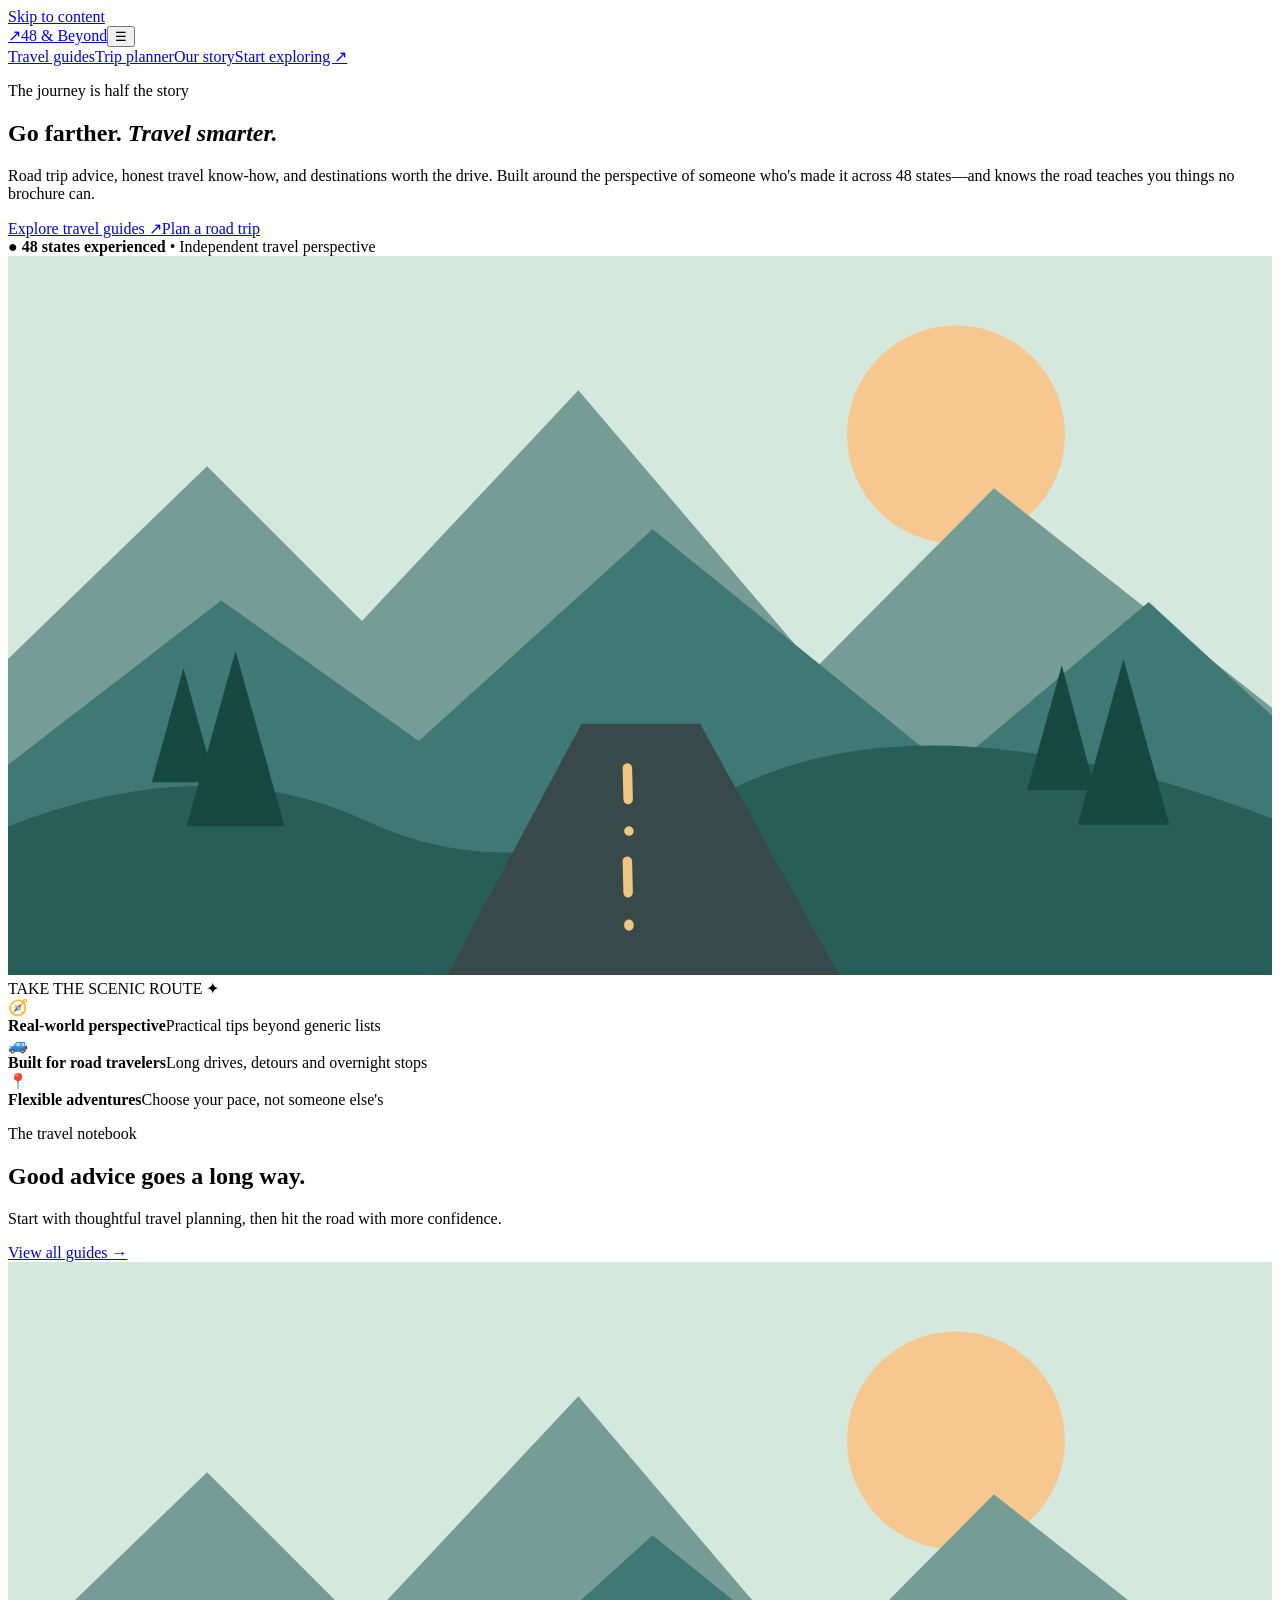
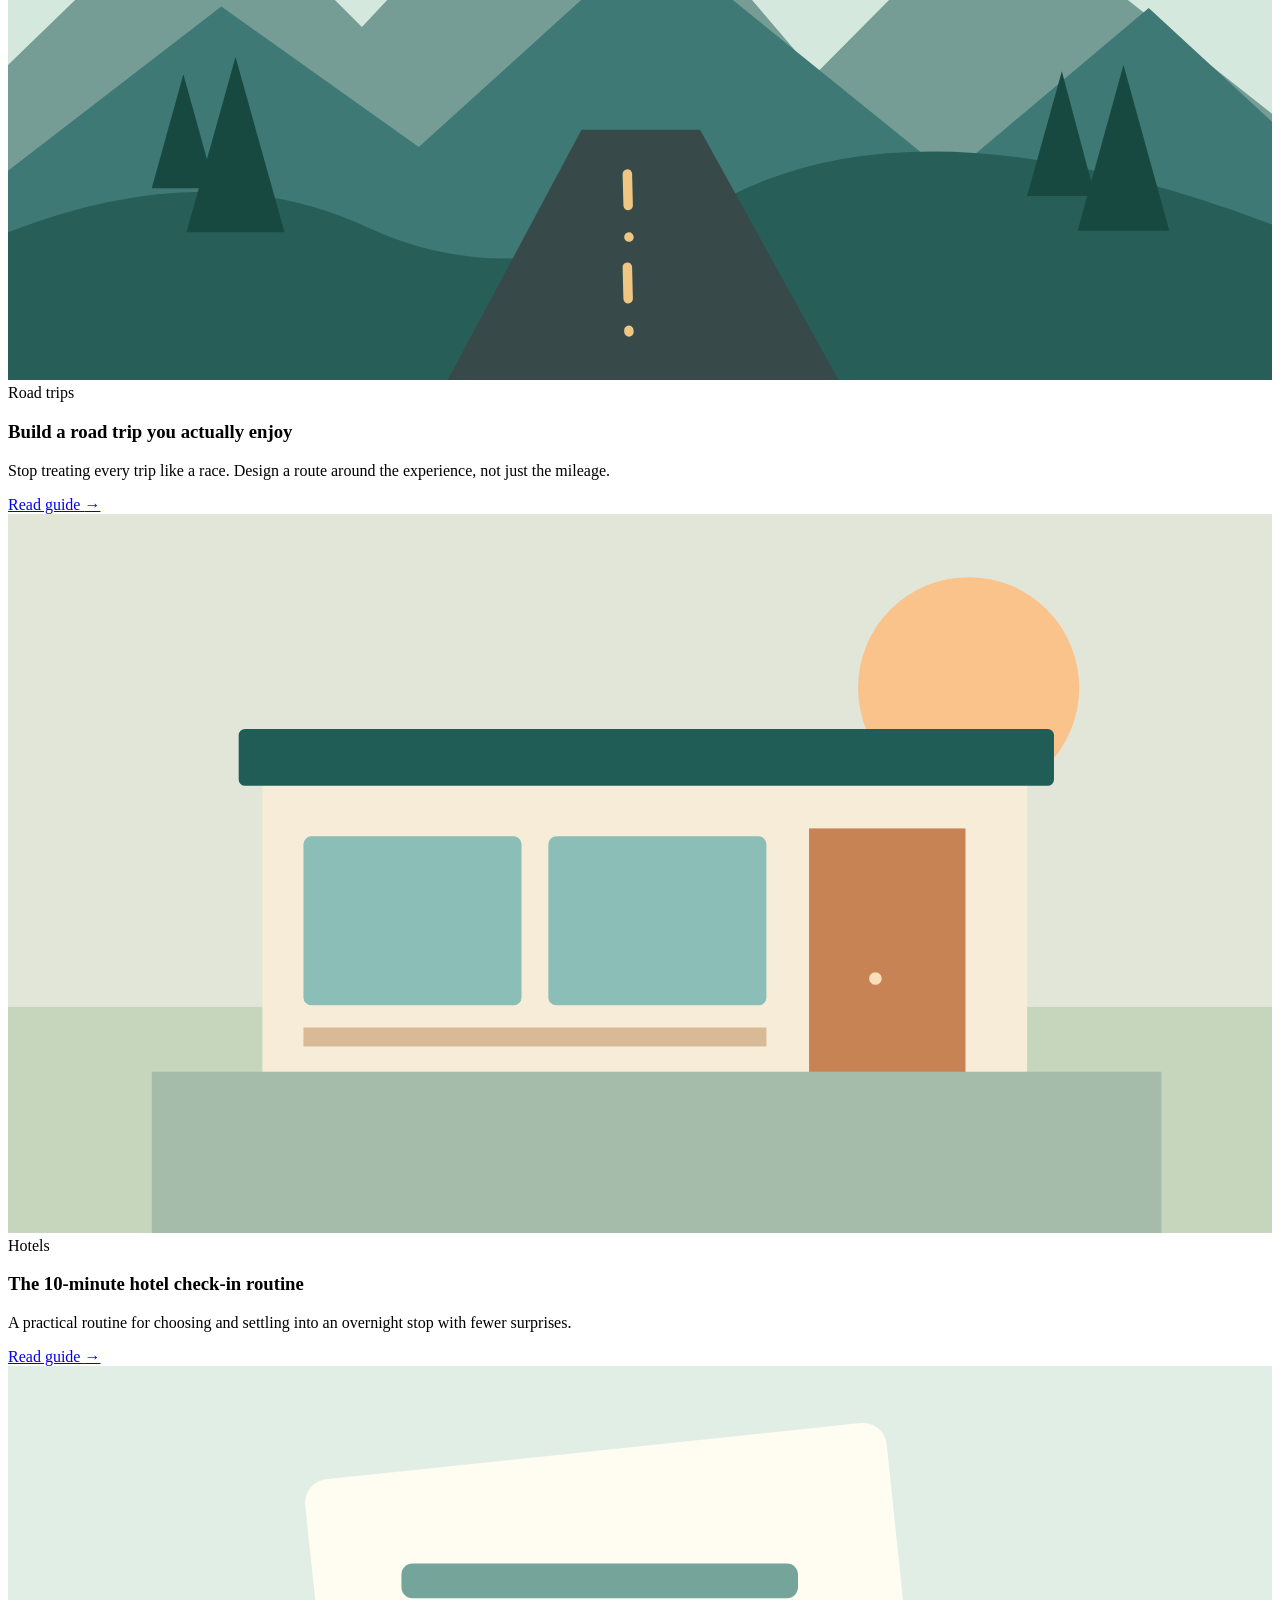
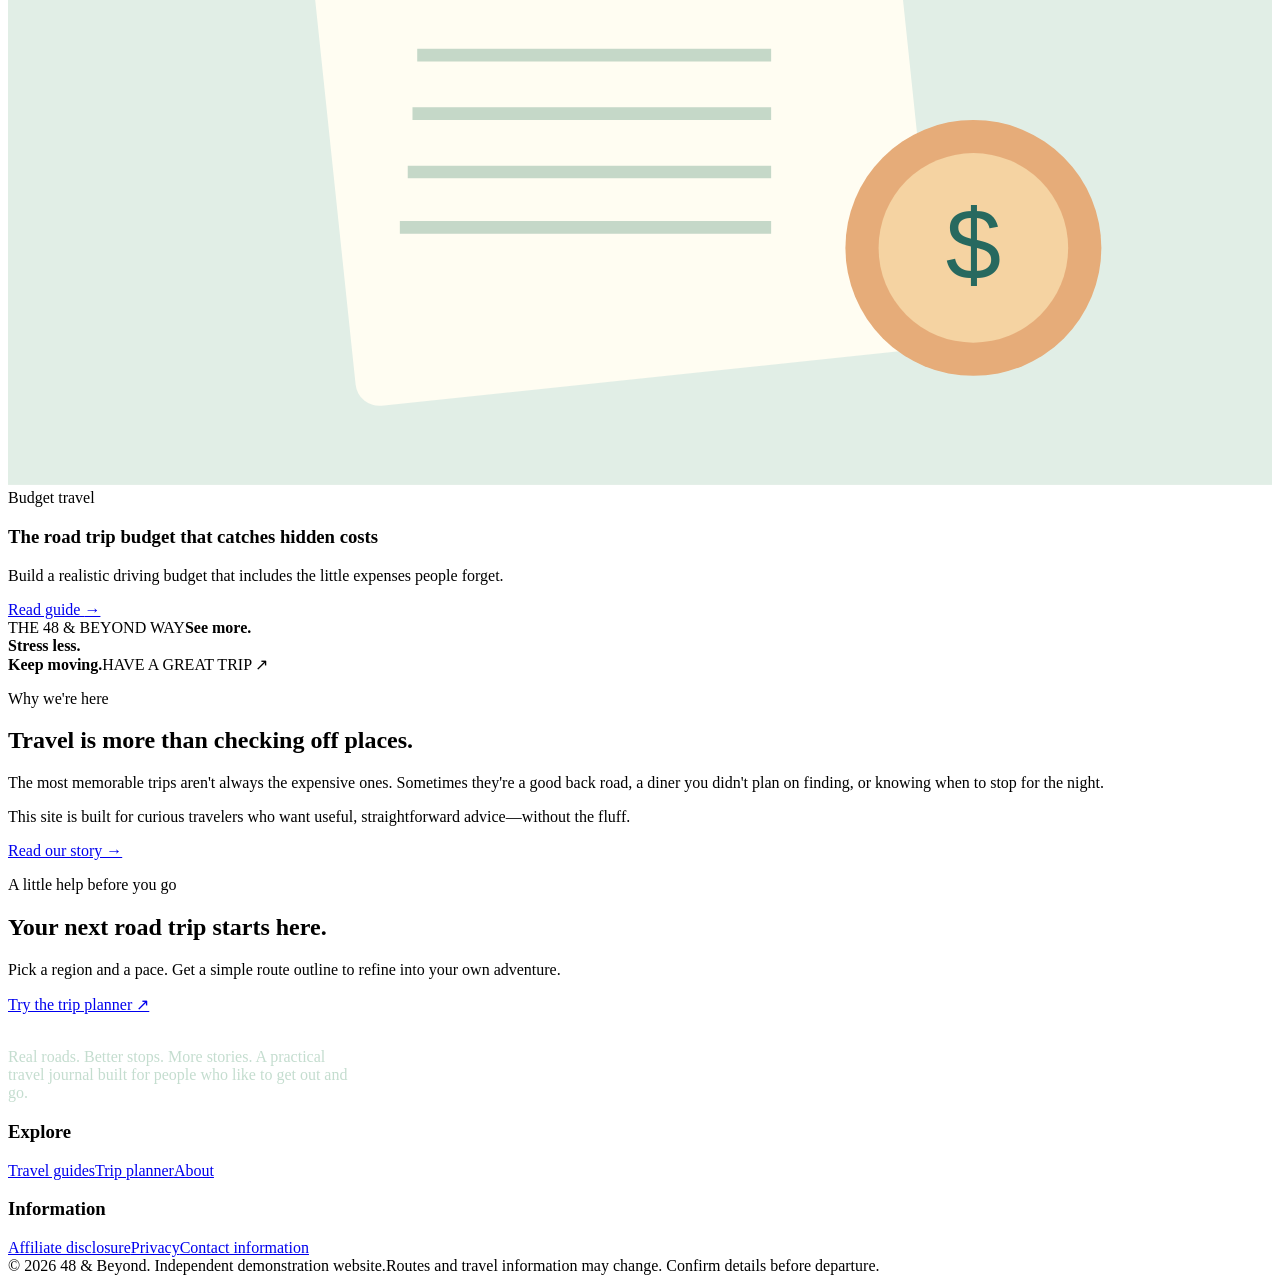
==== index.html @ aa9853e2 "Add files via upload" ====
<!doctype html><html lang="en"><head><meta charset="utf-8"><meta name="viewport" content="width=device-width,initial-scale=1"><meta name="theme-color" content="#164942"><title>Travel guides and better road trips | 48 &amp; Beyond</title><meta name="description" content="Independent road trip tips, travel planning tools, and useful advice for exploring America."><link rel="icon" href="assets/favicon.svg" type="image/svg+xml"><link rel="stylesheet" href="assets/style.css"></head><body><a class="skip-link" href="#main">Skip to content</a><header class="site-header"><div class="container nav-inner"><a class="brand" href="index.html"><span class="brand-mark" aria-hidden="true">↗</span>48 <span>&amp; Beyond</span></a><button class="nav-toggle" aria-label="Toggle navigation" aria-expanded="false" aria-controls="nav-menu">☰</button><nav class="nav-links" id="nav-menu" aria-label="Main navigation"><a href="guides.html" >Travel guides</a><a href="planner.html" >Trip planner</a><a href="about.html" >Our story</a><a class="nav-cta" href="guides.html">Start exploring ↗</a></nav></div></header><main id="main"><section class="hero"><div class="container hero-grid"><div><p class="eyebrow light">The journey is half the story</p><h1>Go farther. <em>Travel smarter.</em></h1><p class="hero-copy">Road trip advice, honest travel know-how, and destinations worth the drive. Built around the perspective of someone who's made it across 48 states—and knows the road teaches you things no brochure can.</p><div class="actions"><a class="btn" href="guides.html">Explore travel guides <span aria-hidden="true">↗</span></a><a class="btn btn-ghost" href="planner.html">Plan a road trip</a></div><div class="microproof"><span aria-hidden="true">●</span> <strong>48 states experienced</strong> <span>•</span> Independent travel perspective</div></div><div style="position:relative"> <div class="hero-art"><svg viewBox="0 0 800 455" xmlns="http://www.w3.org/2000/svg" role="img" aria-label="Illustrated scenic highway through mountains at sunset"><rect width="800" height="455" fill="#d4e8de"/><circle cx="600" cy="113" r="69" fill="#f6c890"/><path d="M0 255L126 133L224 231L361 85L511 261L624 147L800 286V455H0Z" fill="#759c95"/><path d="M0 322L135 218L260 307L408 173L596 325L722 219L800 291V455H0Z" fill="#3e7975"/><path d="M0 361Q127 311 228 358T455 339T800 356V455H0Z" fill="#275e58"/><path d="M278 455L363 296H438L526 455Z" fill="#38494a"/><path d="M392 324L393 364M392 383L393 424" stroke="#efc782" stroke-width="6" stroke-linecap="round" stroke-dasharray="20 20"/><g fill="#174941"><path d="M91 333L111 261L131 333Z"/><path d="M113 361L144 250L175 361Z"/><path d="M645 338L667 259L688 338Z"/><path d="M677 360L706 255L735 360Z"/></g></svg></div><div class="hero-sticker">TAKE THE SCENIC ROUTE ✦</div></div></div></section><section class="stats"><div class="container stats-grid"><div class="stat"><span class="stat-icon" aria-hidden="true">🧭</span><div><b>Real-world perspective</b><span>Practical tips beyond generic lists</span></div></div><div class="stat"><span class="stat-icon" aria-hidden="true">🚙</span><div><b>Built for road travelers</b><span>Long drives, detours and overnight stops</span></div></div><div class="stat"><span class="stat-icon" aria-hidden="true">📍</span><div><b>Flexible adventures</b><span>Choose your pace, not someone else's</span></div></div></div></section><section class="section"><div class="container"><div class="section-head"><div><p class="eyebrow">The travel notebook</p><h2>Good advice goes a long way.</h2><p class="intro">Start with thoughtful travel planning, then hit the road with more confidence.</p></div><a class="plain-link" href="guides.html">View all guides →</a></div><div class="card-grid"><article class="card" data-category="road-trips"><div class="card-art"><svg viewBox="0 0 800 455" xmlns="http://www.w3.org/2000/svg" role="img" aria-label="Illustrated scenic highway through mountains at sunset"><rect width="800" height="455" fill="#d4e8de"/><circle cx="600" cy="113" r="69" fill="#f6c890"/><path d="M0 255L126 133L224 231L361 85L511 261L624 147L800 286V455H0Z" fill="#759c95"/><path d="M0 322L135 218L260 307L408 173L596 325L722 219L800 291V455H0Z" fill="#3e7975"/><path d="M0 361Q127 311 228 358T455 339T800 356V455H0Z" fill="#275e58"/><path d="M278 455L363 296H438L526 455Z" fill="#38494a"/><path d="M392 324L393 364M392 383L393 424" stroke="#efc782" stroke-width="6" stroke-linecap="round" stroke-dasharray="20 20"/><g fill="#174941"><path d="M91 333L111 261L131 333Z"/><path d="M113 361L144 250L175 361Z"/><path d="M645 338L667 259L688 338Z"/><path d="M677 360L706 255L735 360Z"/></g></svg><span class="art-label">Road trips</span></div><div class="card-body"><h3>Build a road trip you actually enjoy</h3><p>Stop treating every trip like a race. Design a route around the experience, not just the mileage.</p><a href="guides/road-trip-route.html">Read guide <span aria-hidden="true">→</span></a></div></article><article class="card" data-category="hotels"><div class="card-art"><svg viewBox="0 0 800 455" xmlns="http://www.w3.org/2000/svg" role="img" aria-label="Illustrated roadside motel"><rect width="800" height="455" fill="#e2e6d9"/><rect y="312" width="800" height="143" fill="#c5d6bd"/><circle cx="608" cy="110" r="70" fill="#f9c38b"/><rect x="161" y="154" width="484" height="232" rx="8" fill="#f7ecd7"/><rect x="146" y="136" width="516" height="36" rx="4" fill="#205d57"/><rect x="187" y="204" width="138" height="107" rx="5" fill="#8abeb6"/><rect x="342" y="204" width="138" height="107" rx="5" fill="#8abeb6"/><rect x="507" y="199" width="99" height="187" fill="#c78353"/><rect x="545" y="290" width="8" height="8" rx="4" fill="#f8dfb9"/><rect x="187" y="325" width="293" height="12" fill="#d8bb96"/><rect x="91" y="353" width="639" height="103" fill="#a4bca9"/></svg><span class="art-label">Hotels</span></div><div class="card-body"><h3>The 10-minute hotel check-in routine</h3><p>A practical routine for choosing and settling into an overnight stop with fewer surprises.</p><a href="guides/hotel-checklist.html">Read guide <span aria-hidden="true">→</span></a></div></article><article class="card" data-category="budget-travel"><div class="card-art"><svg viewBox="0 0 800 455" xmlns="http://www.w3.org/2000/svg" role="img" aria-label="Illustrated road trip budget notebook"><rect width="800" height="455" fill="#e1eee6"/><rect x="203" y="53" width="370" height="335" rx="15" fill="#fffdf2" transform="rotate(-6 388 220)"/><rect x="249" y="125" width="251" height="22" rx="7" fill="#75a59a"/><path d="M259 183H483M256 220H483M253 257H483M248 292H483" stroke="#c5d8c8" stroke-width="8"/><circle cx="611" cy="305" r="81" fill="#e6ac79"/><circle cx="611" cy="305" r="60" fill="#f5d3a2"/><text x="611" y="325" text-anchor="middle" font-family="Arial" font-size="63" fill="#27695f">$</text></svg><span class="art-label">Budget travel</span></div><div class="card-body"><h3>The road trip budget that catches hidden costs</h3><p>Build a realistic driving budget that includes the little expenses people forget.</p><a href="guides/road-trip-budget.html">Read guide <span aria-hidden="true">→</span></a></div></article></div></div></section><section class="section" style="padding-top:0"><div class="container split"><div class="feature-graphic"><span>THE 48 &amp; BEYOND WAY</span><strong>See more.<br>Stress less.<br>Keep moving.</strong><span>HAVE A GREAT TRIP ↗</span></div><div><p class="eyebrow">Why we're here</p><h2>Travel is more than checking off places.</h2><p class="intro">The most memorable trips aren't always the expensive ones. Sometimes they're a good back road, a diner you didn't plan on finding, or knowing when to stop for the night.</p><p class="intro">This site is built for curious travelers who want useful, straightforward advice—without the fluff.</p><a href="about.html" class="plain-link">Read our story →</a></div></div></section><section class="section" style="padding-top:0"><div class="container"><div class="planner-strip"><div><p class="eyebrow light">A little help before you go</p><h2>Your next road trip starts here.</h2><p>Pick a region and a pace. Get a simple route outline to refine into your own adventure.</p></div><a class="btn" href="planner.html">Try the trip planner ↗</a></div></div></section></main><footer><div class="container"><div class="footer-main"><div><a class="brand" style="color:#fff" href="index.html"><span class="brand-mark" aria-hidden="true">↗</span>48 &amp; Beyond</a><p style="color:#c4ddcf;max-width:340px;margin-top:15px">Real roads. Better stops. More stories. A practical travel journal built for people who like to get out and go.</p></div><div><h3>Explore</h3><a href="guides.html">Travel guides</a><a href="planner.html">Trip planner</a><a href="about.html">About</a></div><div><h3>Information</h3><a href="disclosure.html">Affiliate disclosure</a><a href="privacy.html">Privacy</a><a href="about.html">Contact information</a></div></div><div class="footer-bottom"><span>© <span id="year">2026</span> 48 &amp; Beyond. Independent demonstration website.</span><span>Routes and travel information may change. Confirm details before departure.</span></div></div></footer><script src="assets/script.js" defer></script></body></html>
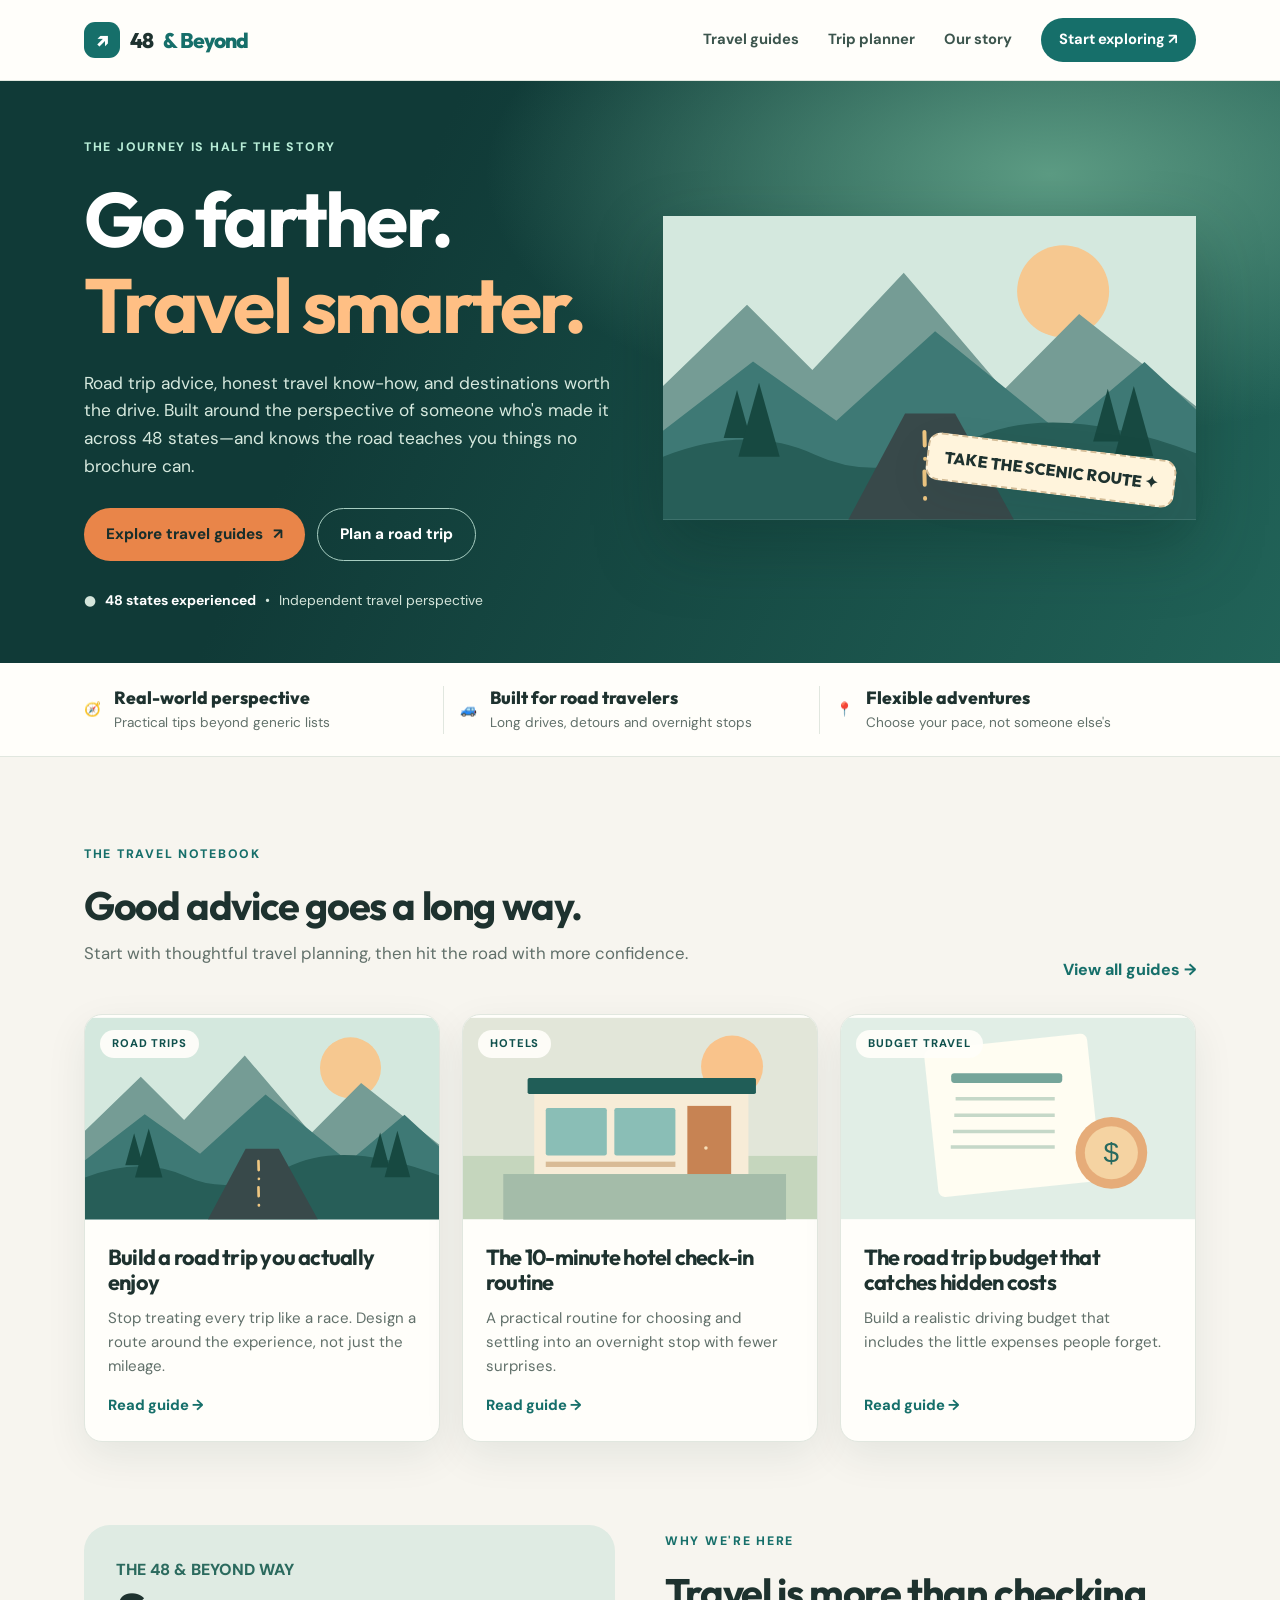
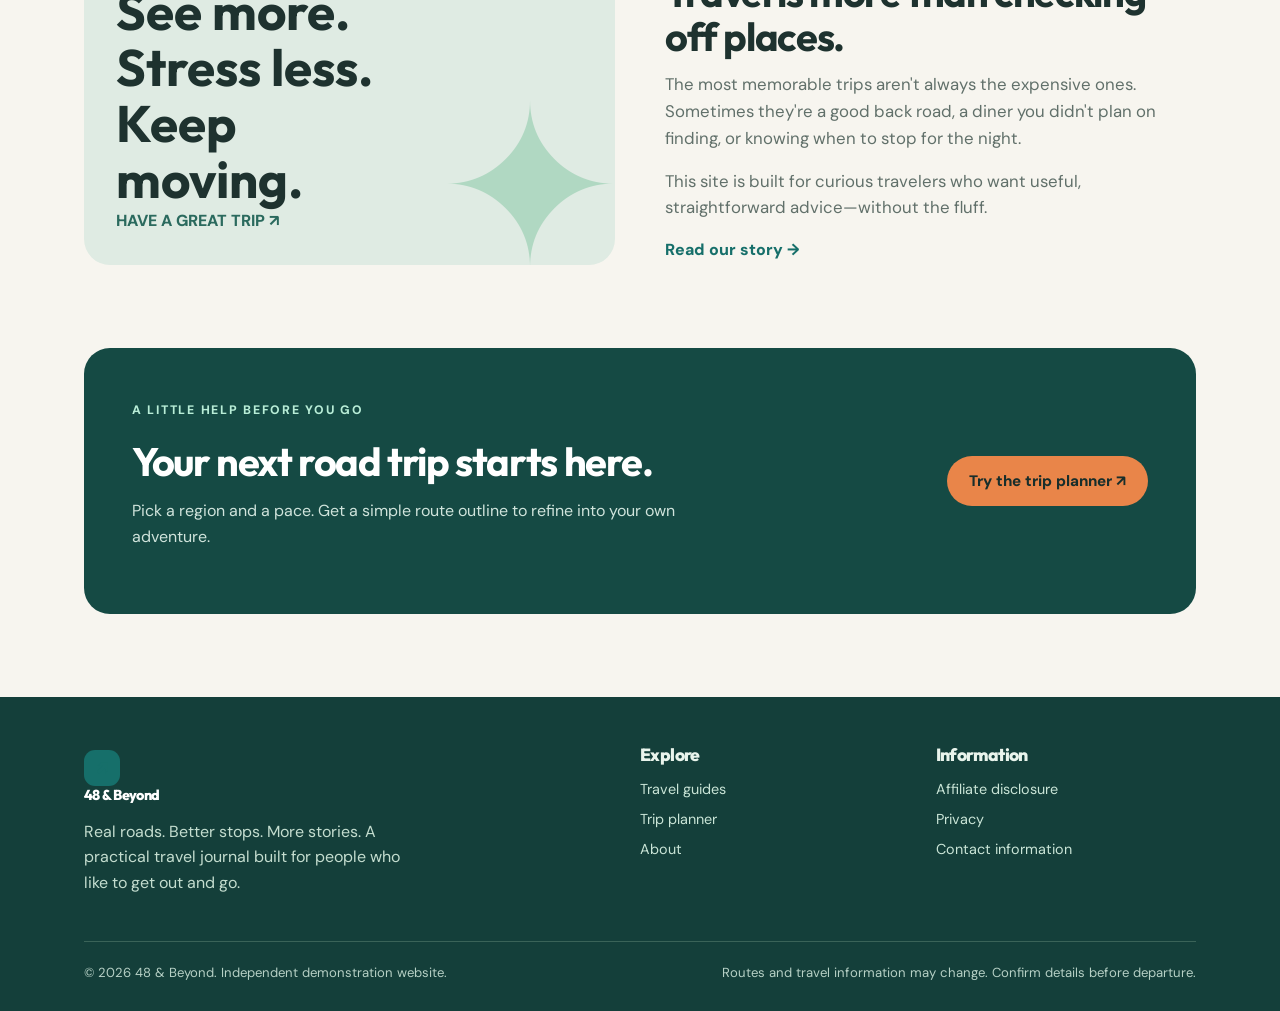
==== commit 8fbd59b3: "Integrate Google Analytics into index.html Added Google Analytics tracking script to the header." ====
--- a/index.html
+++ b/index.html
@@ -1 +1,10 @@
-<!doctype html><html lang="en"><head><meta charset="utf-8"><meta name="viewport" content="width=device-width,initial-scale=1"><meta name="theme-color" content="#164942"><title>Travel guides and better road trips | 48 &amp; Beyond</title><meta name="description" content="Independent road trip tips, travel planning tools, and useful advice for exploring America."><link rel="icon" href="assets/favicon.svg" type="image/svg+xml"><link rel="stylesheet" href="assets/style.css"></head><body><a class="skip-link" href="#main">Skip to content</a><header class="site-header"><div class="container nav-inner"><a class="brand" href="index.html"><span class="brand-mark" aria-hidden="true">↗</span>48 <span>&amp; Beyond</span></a><button class="nav-toggle" aria-label="Toggle navigation" aria-expanded="false" aria-controls="nav-menu">☰</button><nav class="nav-links" id="nav-menu" aria-label="Main navigation"><a href="guides.html" >Travel guides</a><a href="planner.html" >Trip planner</a><a href="about.html" >Our story</a><a class="nav-cta" href="guides.html">Start exploring ↗</a></nav></div></header><main id="main"><section class="hero"><div class="container hero-grid"><div><p class="eyebrow light">The journey is half the story</p><h1>Go farther. <em>Travel smarter.</em></h1><p class="hero-copy">Road trip advice, honest travel know-how, and destinations worth the drive. Built around the perspective of someone who's made it across 48 states—and knows the road teaches you things no brochure can.</p><div class="actions"><a class="btn" href="guides.html">Explore travel guides <span aria-hidden="true">↗</span></a><a class="btn btn-ghost" href="planner.html">Plan a road trip</a></div><div class="microproof"><span aria-hidden="true">●</span> <strong>48 states experienced</strong> <span>•</span> Independent travel perspective</div></div><div style="position:relative"> <div class="hero-art"><svg viewBox="0 0 800 455" xmlns="http://www.w3.org/2000/svg" role="img" aria-label="Illustrated scenic highway through mountains at sunset"><rect width="800" height="455" fill="#d4e8de"/><circle cx="600" cy="113" r="69" fill="#f6c890"/><path d="M0 255L126 133L224 231L361 85L511 261L624 147L800 286V455H0Z" fill="#759c95"/><path d="M0 322L135 218L260 307L408 173L596 325L722 219L800 291V455H0Z" fill="#3e7975"/><path d="M0 361Q127 311 228 358T455 339T800 356V455H0Z" fill="#275e58"/><path d="M278 455L363 296H438L526 455Z" fill="#38494a"/><path d="M392 324L393 364M392 383L393 424" stroke="#efc782" stroke-width="6" stroke-linecap="round" stroke-dasharray="20 20"/><g fill="#174941"><path d="M91 333L111 261L131 333Z"/><path d="M113 361L144 250L175 361Z"/><path d="M645 338L667 259L688 338Z"/><path d="M677 360L706 255L735 360Z"/></g></svg></div><div class="hero-sticker">TAKE THE SCENIC ROUTE ✦</div></div></div></section><section class="stats"><div class="container stats-grid"><div class="stat"><span class="stat-icon" aria-hidden="true">🧭</span><div><b>Real-world perspective</b><span>Practical tips beyond generic lists</span></div></div><div class="stat"><span class="stat-icon" aria-hidden="true">🚙</span><div><b>Built for road travelers</b><span>Long drives, detours and overnight stops</span></div></div><div class="stat"><span class="stat-icon" aria-hidden="true">📍</span><div><b>Flexible adventures</b><span>Choose your pace, not someone else's</span></div></div></div></section><section class="section"><div class="container"><div class="section-head"><div><p class="eyebrow">The travel notebook</p><h2>Good advice goes a long way.</h2><p class="intro">Start with thoughtful travel planning, then hit the road with more confidence.</p></div><a class="plain-link" href="guides.html">View all guides →</a></div><div class="card-grid"><article class="card" data-category="road-trips"><div class="card-art"><svg viewBox="0 0 800 455" xmlns="http://www.w3.org/2000/svg" role="img" aria-label="Illustrated scenic highway through mountains at sunset"><rect width="800" height="455" fill="#d4e8de"/><circle cx="600" cy="113" r="69" fill="#f6c890"/><path d="M0 255L126 133L224 231L361 85L511 261L624 147L800 286V455H0Z" fill="#759c95"/><path d="M0 322L135 218L260 307L408 173L596 325L722 219L800 291V455H0Z" fill="#3e7975"/><path d="M0 361Q127 311 228 358T455 339T800 356V455H0Z" fill="#275e58"/><path d="M278 455L363 296H438L526 455Z" fill="#38494a"/><path d="M392 324L393 364M392 383L393 424" stroke="#efc782" stroke-width="6" stroke-linecap="round" stroke-dasharray="20 20"/><g fill="#174941"><path d="M91 333L111 261L131 333Z"/><path d="M113 361L144 250L175 361Z"/><path d="M645 338L667 259L688 338Z"/><path d="M677 360L706 255L735 360Z"/></g></svg><span class="art-label">Road trips</span></div><div class="card-body"><h3>Build a road trip you actually enjoy</h3><p>Stop treating every trip like a race. Design a route around the experience, not just the mileage.</p><a href="guides/road-trip-route.html">Read guide <span aria-hidden="true">→</span></a></div></article><article class="card" data-category="hotels"><div class="card-art"><svg viewBox="0 0 800 455" xmlns="http://www.w3.org/2000/svg" role="img" aria-label="Illustrated roadside motel"><rect width="800" height="455" fill="#e2e6d9"/><rect y="312" width="800" height="143" fill="#c5d6bd"/><circle cx="608" cy="110" r="70" fill="#f9c38b"/><rect x="161" y="154" width="484" height="232" rx="8" fill="#f7ecd7"/><rect x="146" y="136" width="516" height="36" rx="4" fill="#205d57"/><rect x="187" y="204" width="138" height="107" rx="5" fill="#8abeb6"/><rect x="342" y="204" width="138" height="107" rx="5" fill="#8abeb6"/><rect x="507" y="199" width="99" height="187" fill="#c78353"/><rect x="545" y="290" width="8" height="8" rx="4" fill="#f8dfb9"/><rect x="187" y="325" width="293" height="12" fill="#d8bb96"/><rect x="91" y="353" width="639" height="103" fill="#a4bca9"/></svg><span class="art-label">Hotels</span></div><div class="card-body"><h3>The 10-minute hotel check-in routine</h3><p>A practical routine for choosing and settling into an overnight stop with fewer surprises.</p><a href="guides/hotel-checklist.html">Read guide <span aria-hidden="true">→</span></a></div></article><article class="card" data-category="budget-travel"><div class="card-art"><svg viewBox="0 0 800 455" xmlns="http://www.w3.org/2000/svg" role="img" aria-label="Illustrated road trip budget notebook"><rect width="800" height="455" fill="#e1eee6"/><rect x="203" y="53" width="370" height="335" rx="15" fill="#fffdf2" transform="rotate(-6 388 220)"/><rect x="249" y="125" width="251" height="22" rx="7" fill="#75a59a"/><path d="M259 183H483M256 220H483M253 257H483M248 292H483" stroke="#c5d8c8" stroke-width="8"/><circle cx="611" cy="305" r="81" fill="#e6ac79"/><circle cx="611" cy="305" r="60" fill="#f5d3a2"/><text x="611" y="325" text-anchor="middle" font-family="Arial" font-size="63" fill="#27695f">$</text></svg><span class="art-label">Budget travel</span></div><div class="card-body"><h3>The road trip budget that catches hidden costs</h3><p>Build a realistic driving budget that includes the little expenses people forget.</p><a href="guides/road-trip-budget.html">Read guide <span aria-hidden="true">→</span></a></div></article></div></div></section><section class="section" style="padding-top:0"><div class="container split"><div class="feature-graphic"><span>THE 48 &amp; BEYOND WAY</span><strong>See more.<br>Stress less.<br>Keep moving.</strong><span>HAVE A GREAT TRIP ↗</span></div><div><p class="eyebrow">Why we're here</p><h2>Travel is more than checking off places.</h2><p class="intro">The most memorable trips aren't always the expensive ones. Sometimes they're a good back road, a diner you didn't plan on finding, or knowing when to stop for the night.</p><p class="intro">This site is built for curious travelers who want useful, straightforward advice—without the fluff.</p><a href="about.html" class="plain-link">Read our story →</a></div></div></section><section class="section" style="padding-top:0"><div class="container"><div class="planner-strip"><div><p class="eyebrow light">A little help before you go</p><h2>Your next road trip starts here.</h2><p>Pick a region and a pace. Get a simple route outline to refine into your own adventure.</p></div><a class="btn" href="planner.html">Try the trip planner ↗</a></div></div></section></main><footer><div class="container"><div class="footer-main"><div><a class="brand" style="color:#fff" href="index.html"><span class="brand-mark" aria-hidden="true">↗</span>48 &amp; Beyond</a><p style="color:#c4ddcf;max-width:340px;margin-top:15px">Real roads. Better stops. More stories. A practical travel journal built for people who like to get out and go.</p></div><div><h3>Explore</h3><a href="guides.html">Travel guides</a><a href="planner.html">Trip planner</a><a href="about.html">About</a></div><div><h3>Information</h3><a href="disclosure.html">Affiliate disclosure</a><a href="privacy.html">Privacy</a><a href="about.html">Contact information</a></div></div><div class="footer-bottom"><span>© <span id="year">2026</span> 48 &amp; Beyond. Independent demonstration website.</span><span>Routes and travel information may change. Confirm details before departure.</span></div></div></footer><script src="assets/script.js" defer></script></body></html>+<!doctype html><html lang="en"><head>
+<!-- Google Analytics -->
+<script async src="https://www.googletagmanager.com/gtag/js?id=G-SL8B9PZDFK"></script>
+<script>
+  window.dataLayer = window.dataLayer || [];
+  function gtag(){dataLayer.push(arguments);}
+  gtag('js', new Date());
+  gtag('config', 'G-SL8B9PZDFK');
+</script>
+<meta charset="utf-8"><meta name="viewport" content="width=device-width,initial-scale=1"><meta name="theme-color" content="#164942"><title>Travel guides and better road trips | 48 &amp; Beyond</title><meta name="description" content="Independent road trip tips, travel planning tools, and useful advice for exploring America."><link rel="icon" href="assets/favicon.svg" type="image/svg+xml"><link rel="stylesheet" href="assets/style.css"></head><body><a class="skip-link" href="#main">Skip to content</a><header class="site-header"><div class="container nav-inner"><a class="brand" href="index.html"><span class="brand-mark" aria-hidden="true">↗</span>48 <span>&amp; Beyond</span></a><button class="nav-toggle" aria-label="Toggle navigation" aria-expanded="false" aria-controls="nav-menu">☰</button><nav class="nav-links" id="nav-menu" aria-label="Main navigation"><a href="guides.html" >Travel guides</a><a href="planner.html" >Trip planner</a><a href="about.html" >Our story</a><a class="nav-cta" href="guides.html">Start exploring ↗</a></nav></div></header><main id="main"><section class="hero"><div class="container hero-grid"><div><p class="eyebrow light">The journey is half the story</p><h1>Go farther. <em>Travel smarter.</em></h1><p class="hero-copy">Road trip advice, honest travel know-how, and destinations worth the drive. Built around the perspective of someone who's made it across 48 states—and knows the road teaches you things no brochure can.</p><div class="actions"><a class="btn" href="guides.html">Explore travel guides <span aria-hidden="true">↗</span></a><a class="btn btn-ghost" href="planner.html">Plan a road trip</a></div><div class="microproof"><span aria-hidden="true">●</span> <strong>48 states experienced</strong> <span>•</span> Independent travel perspective</div></div><div style="position:relative"> <div class="hero-art"><svg viewBox="0 0 800 455" xmlns="http://www.w3.org/2000/svg" role="img" aria-label="Illustrated scenic highway through mountains at sunset"><rect width="800" height="455" fill="#d4e8de"/><circle cx="600" cy="113" r="69" fill="#f6c890"/><path d="M0 255L126 133L224 231L361 85L511 261L624 147L800 286V455H0Z" fill="#759c95"/><path d="M0 322L135 218L260 307L408 173L596 325L722 219L800 291V455H0Z" fill="#3e7975"/><path d="M0 361Q127 311 228 358T455 339T800 356V455H0Z" fill="#275e58"/><path d="M278 455L363 296H438L526 455Z" fill="#38494a"/><path d="M392 324L393 364M392 383L393 424" stroke="#efc782" stroke-width="6" stroke-linecap="round" stroke-dasharray="20 20"/><g fill="#174941"><path d="M91 333L111 261L131 333Z"/><path d="M113 361L144 250L175 361Z"/><path d="M645 338L667 259L688 338Z"/><path d="M677 360L706 255L735 360Z"/></g></svg></div><div class="hero-sticker">TAKE THE SCENIC ROUTE ✦</div></div></div></section><section class="stats"><div class="container stats-grid"><div class="stat"><span class="stat-icon" aria-hidden="true">🧭</span><div><b>Real-world perspective</b><span>Practical tips beyond generic lists</span></div></div><div class="stat"><span class="stat-icon" aria-hidden="true">🚙</span><div><b>Built for road travelers</b><span>Long drives, detours and overnight stops</span></div></div><div class="stat"><span class="stat-icon" aria-hidden="true">📍</span><div><b>Flexible adventures</b><span>Choose your pace, not someone else's</span></div></div></div></section><section class="section"><div class="container"><div class="section-head"><div><p class="eyebrow">The travel notebook</p><h2>Good advice goes a long way.</h2><p class="intro">Start with thoughtful travel planning, then hit the road with more confidence.</p></div><a class="plain-link" href="guides.html">View all guides →</a></div><div class="card-grid"><article class="card" data-category="road-trips"><div class="card-art"><svg viewBox="0 0 800 455" xmlns="http://www.w3.org/2000/svg" role="img" aria-label="Illustrated scenic highway through mountains at sunset"><rect width="800" height="455" fill="#d4e8de"/><circle cx="600" cy="113" r="69" fill="#f6c890"/><path d="M0 255L126 133L224 231L361 85L511 261L624 147L800 286V455H0Z" fill="#759c95"/><path d="M0 322L135 218L260 307L408 173L596 325L722 219L800 291V455H0Z" fill="#3e7975"/><path d="M0 361Q127 311 228 358T455 339T800 356V455H0Z" fill="#275e58"/><path d="M278 455L363 296H438L526 455Z" fill="#38494a"/><path d="M392 324L393 364M392 383L393 424" stroke="#efc782" stroke-width="6" stroke-linecap="round" stroke-dasharray="20 20"/><g fill="#174941"><path d="M91 333L111 261L131 333Z"/><path d="M113 361L144 250L175 361Z"/><path d="M645 338L667 259L688 338Z"/><path d="M677 360L706 255L735 360Z"/></g></svg><span class="art-label">Road trips</span></div><div class="card-body"><h3>Build a road trip you actually enjoy</h3><p>Stop treating every trip like a race. Design a route around the experience, not just the mileage.</p><a href="guides/road-trip-route.html">Read guide <span aria-hidden="true">→</span></a></div></article><article class="card" data-category="hotels"><div class="card-art"><svg viewBox="0 0 800 455" xmlns="http://www.w3.org/2000/svg" role="img" aria-label="Illustrated roadside motel"><rect width="800" height="455" fill="#e2e6d9"/><rect y="312" width="800" height="143" fill="#c5d6bd"/><circle cx="608" cy="110" r="70" fill="#f9c38b"/><rect x="161" y="154" width="484" height="232" rx="8" fill="#f7ecd7"/><rect x="146" y="136" width="516" height="36" rx="4" fill="#205d57"/><rect x="187" y="204" width="138" height="107" rx="5" fill="#8abeb6"/><rect x="342" y="204" width="138" height="107" rx="5" fill="#8abeb6"/><rect x="507" y="199" width="99" height="187" fill="#c78353"/><rect x="545" y="290" width="8" height="8" rx="4" fill="#f8dfb9"/><rect x="187" y="325" width="293" height="12" fill="#d8bb96"/><rect x="91" y="353" width="639" height="103" fill="#a4bca9"/></svg><span class="art-label">Hotels</span></div><div class="card-body"><h3>The 10-minute hotel check-in routine</h3><p>A practical routine for choosing and settling into an overnight stop with fewer surprises.</p><a href="guides/hotel-checklist.html">Read guide <span aria-hidden="true">→</span></a></div></article><article class="card" data-category="budget-travel"><div class="card-art"><svg viewBox="0 0 800 455" xmlns="http://www.w3.org/2000/svg" role="img" aria-label="Illustrated road trip budget notebook"><rect width="800" height="455" fill="#e1eee6"/><rect x="203" y="53" width="370" height="335" rx="15" fill="#fffdf2" transform="rotate(-6 388 220)"/><rect x="249" y="125" width="251" height="22" rx="7" fill="#75a59a"/><path d="M259 183H483M256 220H483M253 257H483M248 292H483" stroke="#c5d8c8" stroke-width="8"/><circle cx="611" cy="305" r="81" fill="#e6ac79"/><circle cx="611" cy="305" r="60" fill="#f5d3a2"/><text x="611" y="325" text-anchor="middle" font-family="Arial" font-size="63" fill="#27695f">$</text></svg><span class="art-label">Budget travel</span></div><div class="card-body"><h3>The road trip budget that catches hidden costs</h3><p>Build a realistic driving budget that includes the little expenses people forget.</p><a href="guides/road-trip-budget.html">Read guide <span aria-hidden="true">→</span></a></div></article></div></div></section><section class="section" style="padding-top:0"><div class="container split"><div class="feature-graphic"><span>THE 48 &amp; BEYOND WAY</span><strong>See more.<br>Stress less.<br>Keep moving.</strong><span>HAVE A GREAT TRIP ↗</span></div><div><p class="eyebrow">Why we're here</p><h2>Travel is more than checking off places.</h2><p class="intro">The most memorable trips aren't always the expensive ones. Sometimes they're a good back road, a diner you didn't plan on finding, or knowing when to stop for the night.</p><p class="intro">This site is built for curious travelers who want useful, straightforward advice—without the fluff.</p><a href="about.html" class="plain-link">Read our story →</a></div></div></section><section class="section" style="padding-top:0"><div class="container"><div class="planner-strip"><div><p class="eyebrow light">A little help before you go</p><h2>Your next road trip starts here.</h2><p>Pick a region and a pace. Get a simple route outline to refine into your own adventure.</p></div><a class="btn" href="planner.html">Try the trip planner ↗</a></div></div></section></main><footer><div class="container"><div class="footer-main"><div><a class="brand" style="color:#fff" href="index.html"><span class="brand-mark" aria-hidden="true">↗</span>48 &amp; Beyond</a><p style="color:#c4ddcf;max-width:340px;margin-top:15px">Real roads. Better stops. More stories. A practical travel journal built for people who like to get out and go.</p></div><div><h3>Explore</h3><a href="guides.html">Travel guides</a><a href="planner.html">Trip planner</a><a href="about.html">About</a></div><div><h3>Information</h3><a href="disclosure.html">Affiliate disclosure</a><a href="privacy.html">Privacy</a><a href="about.html">Contact information</a></div></div><div class="footer-bottom"><span>© <span id="year">2026</span> 48 &amp; Beyond. Independent demonstration website.</span><span>Routes and travel information may change. Confirm details before departure.</span></div></div></footer><script src="assets/script.js" defer></script></body></html>
--- a/assets/style.css
+++ b/assets/style.css
@@ -0,0 +1,16 @@
+@import url('https://fonts.googleapis.com/css2?family=DM+Sans:wght@400;500;600;700&family=Outfit:wght@400;500;600;700;800&display=swap');
+:root{--bg:#f7f5ef;--paper:#fffefa;--ink:#1e322f;--muted:#61706a;--teal:#166f6a;--teal2:#0f514d;--sand:#edddc6;--orange:#e98549;--line:#e1e7df;--shadow:0 14px 40px rgba(19,54,46,.08)}
+*{box-sizing:border-box}[hidden]{display:none!important}html{scroll-behavior:smooth}body{margin:0;background:var(--bg);color:var(--ink);font-family:'DM Sans',system-ui,-apple-system,sans-serif;line-height:1.6}a{color:inherit}h1,h2,h3,h4{font-family:Outfit,system-ui,sans-serif;line-height:1.12;letter-spacing:-.035em;margin:0 0 .75rem}p{margin:0 0 1rem}h1{font-size:clamp(3.1rem,6vw,5.7rem)}h2{font-size:clamp(2rem,3.1vw,3rem)}h3{font-size:1.36rem}img{max-width:100%}.container{max-width:1160px;margin:auto;padding:0 24px}.skip-link{position:absolute;left:-999px;top:0;background:#fff;padding:10px;z-index:300}.skip-link:focus{left:8px}
+.site-header{background:rgba(255,254,250,.95);position:sticky;top:0;z-index:30;border-bottom:1px solid var(--line);backdrop-filter:blur(12px)}.nav-inner{height:80px;display:flex;align-items:center;justify-content:space-between;gap:24px}.brand{text-decoration:none;display:flex;align-items:center;gap:10px;color:var(--ink);font:800 1.32rem Outfit,sans-serif;letter-spacing:-.04em;white-space:nowrap}.brand-mark{display:grid;place-items:center;width:36px;height:36px;border-radius:11px;background:var(--teal);color:white;font-size:20px}.brand span:last-child{color:var(--teal)}.nav-links{display:flex;align-items:center;gap:29px}.nav-links a{text-decoration:none;font-size:.92rem;font-weight:700;color:#3c554d}.nav-links a:hover,.nav-links a[aria-current="page"]{color:var(--teal)}.nav-cta{background:var(--teal);border-radius:100px;color:white!important;padding:10px 18px}.nav-toggle{display:none;border:1px solid var(--line);border-radius:10px;background:white;color:var(--ink);font-size:24px;padding:4px 11px}
+.hero{position:relative;overflow:hidden;background:#164942;color:#fff}.hero:before{content:'';position:absolute;inset:0;background:radial-gradient(ellipse at 82% 16%,#5c9b83 0,transparent 38%),linear-gradient(115deg,#103a37 30%,#216358 100%)}.hero-grid{position:relative;display:grid;grid-template-columns:1fr 1fr;align-items:center;min-height:580px;gap:45px;padding-top:52px;padding-bottom:52px}.eyebrow{display:inline-flex;align-items:center;gap:8px;font-size:.77rem;letter-spacing:.14em;text-transform:uppercase;font-weight:800;color:var(--teal);margin:0 0 18px}.eyebrow.light{color:#b8edd7}.hero h1{max-width:630px;margin-bottom:22px}.hero h1 em{font-style:normal;color:#ffbf84}.hero-copy{color:#d6e9de;max-width:530px;font-size:1.08rem;margin-bottom:28px}.btn{display:inline-flex;justify-content:center;align-items:center;gap:10px;background:var(--orange);border:0;border-radius:100px;padding:13px 22px;font-weight:800;color:#182e2b;text-decoration:none;font-family:inherit;cursor:pointer;font-size:.95rem}.btn:hover{filter:brightness(.95);transform:translateY(-1px)}.btn-ghost{background:transparent;border:1px solid #a7cdc1;color:white}.btn-teal{background:var(--teal);color:white}.actions{display:flex;gap:12px;flex-wrap:wrap}.microproof{display:flex;align-items:center;gap:9px;color:#d4e5db;font-size:.87rem;margin-top:28px}.microproof strong{color:#fff}.hero-art{width:100%;filter:drop-shadow(0 27px 33px rgba(7,38,32,.28))}.route-svg{width:100%;height:auto;display:block}.hero-sticker{position:absolute;right:20px;bottom:33px;transform:rotate(7deg);background:#fff4dc;color:var(--ink);padding:12px 16px;border:2px dashed #d4bd98;border-radius:13px;box-shadow:var(--shadow);font:800 1rem Outfit,sans-serif}
+.stats{border-bottom:1px solid var(--line);background:#fffefa}.stats-grid{display:grid;grid-template-columns:repeat(3,1fr);padding-top:23px;padding-bottom:22px;gap:16px}.stat{display:flex;align-items:center;gap:13px;border-right:1px solid var(--line)}.stat:last-child{border:0}.stat-icon{font-size:1.7rem}.stat b{display:block;font:800 1.1rem Outfit,sans-serif}.stat span{font-size:.85rem;color:var(--muted)}
+.section{padding:83px 0}.section-head{display:flex;justify-content:space-between;align-items:end;gap:25px;margin-bottom:32px}.intro{max-width:690px;color:var(--muted);font-size:1.05rem}.plain-link{font-weight:800;color:var(--teal);text-decoration:none}.plain-link:hover{text-decoration:underline}.card-grid{display:grid;grid-template-columns:repeat(3,minmax(0,1fr));gap:22px}.card{border:1px solid var(--line);border-radius:18px;background:var(--paper);overflow:hidden;box-shadow:var(--shadow);display:flex;flex-direction:column}.card-art{height:207px;position:relative;overflow:hidden;display:flex;align-items:center;justify-content:center}.card-art svg{height:100%;width:100%;display:block}.card-art .art-label{position:absolute;top:15px;left:15px;background:#fffefaed;color:var(--teal2);border-radius:20px;padding:5px 12px;font-size:.7rem;font-weight:800;letter-spacing:.08em;text-transform:uppercase}.card-body{padding:23px;display:flex;flex-direction:column;flex:1}.card-body h3{margin-bottom:12px}.card-body p{font-size:.94rem;color:var(--muted);flex:1}.card-body a{font-size:.92rem;font-weight:800;color:var(--teal);text-decoration:none}.card-body a:hover{text-decoration:underline}.small-label{font-size:.75rem;text-transform:uppercase;letter-spacing:.11em;color:var(--teal);font-weight:800;margin-bottom:9px}
+.split{display:grid;grid-template-columns:1fr 1fr;gap:50px;align-items:center}.feature{padding:39px;background:var(--paper);border-radius:24px;border:1px solid var(--line);box-shadow:var(--shadow)}.feature ul,.article ul{padding-left:22px}.feature li{margin-bottom:12px}.feature-graphic{background:#dfebe3;border-radius:26px;padding:32px;min-height:330px;display:flex;flex-direction:column;justify-content:space-between;position:relative;overflow:hidden}.feature-graphic:after{content:'✦';font-size:220px;position:absolute;right:-7px;bottom:-100px;color:#b0d8c2}.feature-graphic span{font-weight:800;color:#2b6a5e;z-index:1}.feature-graphic strong{font:700 clamp(2.4rem,4vw,4.6rem) Outfit,sans-serif;max-width:300px;line-height:1.1;z-index:1}
+.planner-strip{background:#154a44;color:white;border-radius:26px;padding:48px;display:grid;grid-template-columns:1.7fr 1fr;align-items:center;gap:30px}.planner-strip p{color:#d0e4dc;max-width:600px}.planner-strip h2{margin-bottom:15px}.planner-strip .btn{justify-self:end}
+.page-hero{padding:67px 0 55px;background:linear-gradient(125deg,#e1eee6,#f9f5e9)}.page-hero h1{font-size:clamp(2.6rem,5vw,4.5rem);max-width:850px}.page-hero p{max-width:700px;color:#476259;font-size:1.05rem}.filters{display:flex;gap:9px;flex-wrap:wrap;margin:18px 0 30px}.filter-btn{border-radius:100px;padding:9px 17px;border:1px solid #bdd2c7;background:white;cursor:pointer;color:var(--ink);font-weight:800;font:700 .87rem 'DM Sans',sans-serif}.filter-btn[aria-pressed=true]{color:white;background:var(--teal);border-color:var(--teal)}
+.article-layout{display:grid;grid-template-columns:minmax(0,740px) 260px;gap:65px;padding-top:58px;padding-bottom:86px}.article{background:var(--paper);padding:38px;border:1px solid var(--line);border-radius:20px}.article p{font-size:1.03rem;color:#42574f;line-height:1.87}.article h2{font-size:1.78rem;margin-top:33px}.article li{padding-bottom:8px;line-height:1.7}.article .note{background:#eaf3ec;border-left:4px solid var(--teal);padding:18px 20px;border-radius:6px;margin:26px 0}.article .note p{margin:0;font-size:.92rem}.aside{align-self:start;position:sticky;top:110px}.aside .mini{padding:25px;background:#e8f2ea;border-radius:19px;margin-bottom:14px}.aside p{font-size:.9rem;color:#5b7168}.aside a{font-weight:800;color:var(--teal)}.meta{display:flex;gap:13px;flex-wrap:wrap;font-size:.84rem;color:#53736b;font-weight:700}
+.form-card{background:var(--paper);border:1px solid var(--line);border-radius:22px;padding:32px;box-shadow:var(--shadow)}.form-grid{display:grid;grid-template-columns:repeat(3,1fr);gap:18px}.field label{font-weight:800;font-size:.85rem;display:block;margin-bottom:8px}.field select{width:100%;padding:14px 12px;border:1px solid #bfd0c6;background:#fff;border-radius:10px;color:var(--ink);font:inherit}.form-card button{margin-top:21px}.output{margin-top:23px;background:#e8f3ec;border:1px solid #b8d6c5;padding:25px;border-radius:15px}.output[hidden]{display:none}.output h3{font-size:1.6rem}.output ol{padding-left:24px}.output li{margin-bottom:9px}.muted{color:var(--muted)}.small{font-size:.86rem}.notice{background:#fff4df;border-left:4px solid var(--orange);padding:17px;border-radius:10px}
+footer{background:#143f3a;color:#e9f4ec;padding:46px 0 28px}.footer-main{display:grid;grid-template-columns:2fr 1fr 1fr;gap:35px;padding-bottom:30px}.footer-main h3{font:800 1.1rem Outfit,sans-serif}.footer-main a{display:block;color:#cae5d7;text-decoration:none;margin:7px 0;font-size:.9rem}.footer-main a:hover{text-decoration:underline}.footer-bottom{display:flex;justify-content:space-between;gap:10px;border-top:1px solid #3a6358;padding-top:20px;color:#b6d0c5;font-size:.82rem}.footer-bottom span{max-width:550px}
+@media(max-width:900px){.hero-grid{grid-template-columns:1fr;gap:10px;padding-top:66px;padding-bottom:55px}.hero-art{max-width:640px;margin:auto}.hero-sticker{bottom:26px}.card-grid{grid-template-columns:repeat(2,1fr)}.split{gap:22px}.article-layout{grid-template-columns:1fr;gap:25px}.aside{position:static}.footer-main{grid-template-columns:1.5fr 1fr 1fr}}
+@media(max-width:680px){.container{padding-left:19px;padding-right:19px}.nav-inner{height:66px}.brand{font-size:1.14rem}.brand-mark{width:31px;height:31px}.nav-toggle{display:block}.nav-links{display:none;position:absolute;top:65px;left:0;right:0;background:var(--paper);border-bottom:1px solid var(--line);padding:16px 20px 24px;box-shadow:var(--shadow);flex-direction:column;align-items:stretch;gap:14px}.nav-links.open{display:flex}.nav-cta{text-align:center}.hero-grid{padding-top:54px}.hero h1{font-size:3.25rem}.hero-art{margin-top:0}.hero-sticker{bottom:10px;right:25px;font-size:.85rem}.stats-grid{grid-template-columns:1fr;gap:16px}.stat{border-right:0;border-bottom:1px solid var(--line);padding-bottom:12px}.stat:last-child{border-bottom:0}.section{padding:58px 0}.section-head{align-items:start;flex-direction:column;gap:8px}.card-grid,.split,.planner-strip,.form-grid{grid-template-columns:1fr}.card-art{height:180px}.planner-strip{padding:29px}.planner-strip .btn{justify-self:start}.article-layout{padding-top:24px;padding-bottom:50px}.article{padding:23px}.page-hero{padding:45px 0}.footer-main{grid-template-columns:1fr 1fr}.footer-main>div:first-child{grid-column:1/-1}.footer-bottom{flex-direction:column}.form-card{padding:22px}}
+@media(prefers-reduced-motion:reduce){html{scroll-behavior:auto}.btn:hover{transform:none}}
